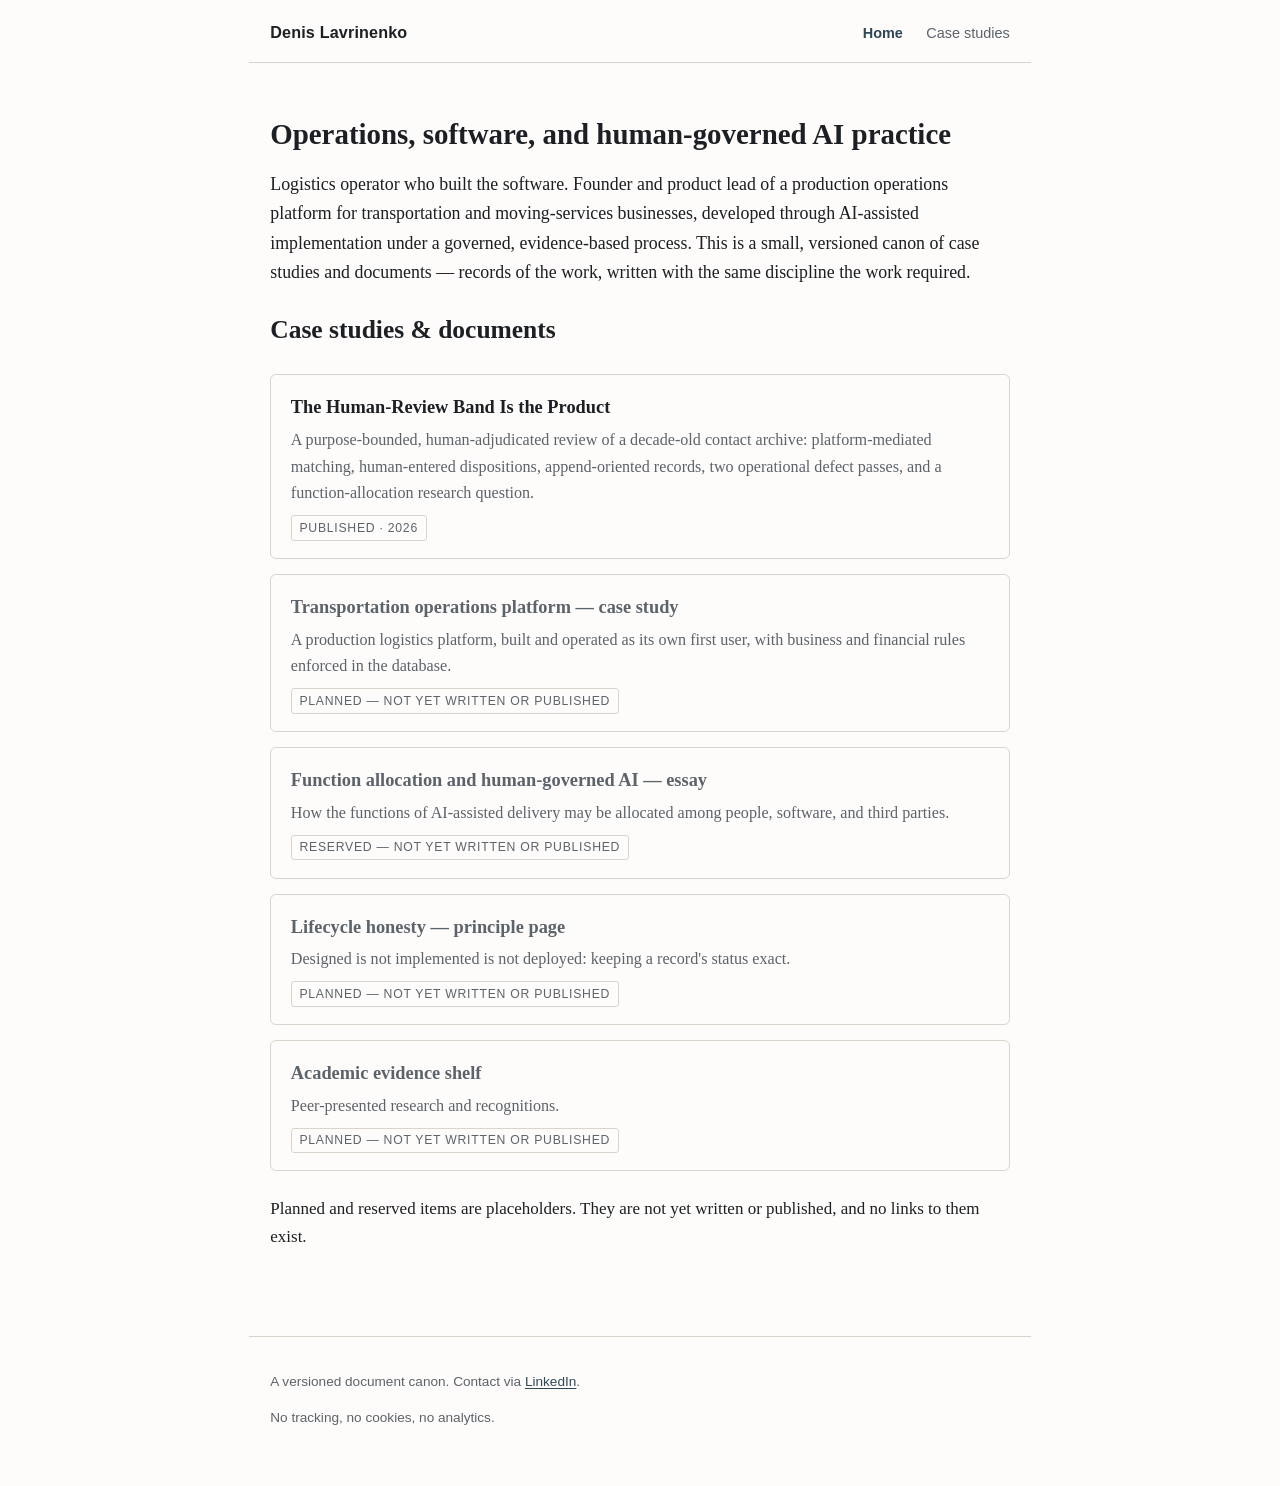
==== index.html @ bc15a8f2 "Link LinkedIn contact reference" ====
<!doctype html>
<html lang="en">
<head>
<meta charset="utf-8" />
<meta name="viewport" content="width=device-width, initial-scale=1" />
<title>Denis Lavrinenko — Operations, Software, and Human-Governed AI Practice</title>
<meta name="description" content="Logistics operator who built the software: founder and product lead, AI-assisted product development, evidence-based and human-governed delivery. A small canon of case studies and documents." />
<meta name="author" content="Denis Lavrinenko" />
<meta name="robots" content="index, follow" />
<link rel="canonical" href="https://sandiegorussian.github.io/public-canon/" />
<meta property="og:type" content="website" />
<meta property="og:site_name" content="Denis Lavrinenko — Public Canon" />
<meta property="og:title" content="Denis Lavrinenko — Operations, Software, and Human-Governed AI Practice" />
<meta property="og:description" content="Logistics operator who built the software: founder and product lead, AI-assisted product development, evidence-based and human-governed delivery. A small canon of case studies and documents." />
<meta property="og:url" content="https://sandiegorussian.github.io/public-canon/" />
<meta name="twitter:card" content="summary" />
<link rel="stylesheet" href="assets/styles.css" />
</head>
<body>
<header class="site-header">
  <a class="site-name" href="index.html">Denis Lavrinenko</a>
  <nav class="site-nav" aria-label="Primary">
    <a href="index.html" aria-current="page">Home</a>
    <a href="#canon">Case studies</a>
  </nav>
</header>
<main>
  <section class="identity">
    <h1>Operations, software, and human-governed AI practice</h1>
    <p class="lede">Logistics operator who built the software. Founder and product lead of a production operations platform for transportation and moving-services businesses, developed through AI-assisted implementation under a governed, evidence-based process. This is a small, versioned canon of case studies and documents — records of the work, written with the same discipline the work required.</p>
  </section>

  <section id="canon" aria-labelledby="canon-h">
    <h2 id="canon-h">Case studies &amp; documents</h2>
    <ul class="canon-list">
      <li>
        <p class="item-title"><a href="case-studies/human-review-band/index.html">The Human-Review Band Is the Product</a></p>
        <p class="item-desc">A purpose-bounded, human-adjudicated review of a decade-old contact archive: platform-mediated matching, human-entered dispositions, append-oriented records, two operational defect passes, and a function-allocation research question.</p>
        <span class="status-tag">Published · 2026</span>
      </li>
      <li class="planned">
        <p class="item-title">Transportation operations platform — case study</p>
        <p class="item-desc">A production logistics platform, built and operated as its own first user, with business and financial rules enforced in the database.</p>
        <span class="status-tag">Planned — not yet written or published</span>
      </li>
      <li class="planned">
        <p class="item-title">Function allocation and human-governed AI — essay</p>
        <p class="item-desc">How the functions of AI-assisted delivery may be allocated among people, software, and third parties.</p>
        <span class="status-tag">Reserved — not yet written or published</span>
      </li>
      <li class="planned">
        <p class="item-title">Lifecycle honesty — principle page</p>
        <p class="item-desc">Designed is not implemented is not deployed: keeping a record's status exact.</p>
        <span class="status-tag">Planned — not yet written or published</span>
      </li>
      <li class="planned">
        <p class="item-title">Academic evidence shelf</p>
        <p class="item-desc">Peer-presented research and recognitions.</p>
        <span class="status-tag">Planned — not yet written or published</span>
      </li>
    </ul>
    <p class="item-desc">Planned and reserved items are placeholders. They are not yet written or published, and no links to them exist.</p>
  </section>
</main>
<footer class="site-footer">
  <p>A versioned document canon. Contact via <a href="https://www.linkedin.com/in/sandiegorussian/">LinkedIn</a>.</p>
  <p class="noprint">No tracking, no cookies, no analytics.</p>
</footer>
</body>
</html>
---- assets/styles.css ----
/* Canon prototype stylesheet — calm, documentary, evidence-first.
   No external requests: system fonts only. No JS required anywhere. */

:root {
  --bg: #fdfcfa;
  --ink: #1c1f23;
  --muted: #5c636b;
  --accent: #2f4858;
  --accent-soft: #eef2f4;
  --rule: #d9d5cd;
  --banner-bg: #f6efdf;
  --banner-ink: #6b5518;
  --maxw: 46rem;
}

@media (prefers-color-scheme: dark) {
  :root {
    --bg: #15171a;
    --ink: #e7e4de;
    --muted: #9aa1a9;
    --accent: #a3bccb;
    --accent-soft: #1f272c;
    --rule: #33383d;
    --banner-bg: #2a2417;
    --banner-ink: #d8bf7f;
  }
}

* { box-sizing: border-box; }

html { font-size: 17px; }

body {
  margin: 0;
  background: var(--bg);
  color: var(--ink);
  font-family: Charter, Georgia, Cambria, "Times New Roman", serif;
  line-height: 1.65;
  -webkit-font-smoothing: antialiased;
}

/* ---------- draft banner ---------- */
.draft-banner {
  background: var(--banner-bg);
  color: var(--banner-ink);
  text-align: center;
  font-family: -apple-system, "Helvetica Neue", Arial, sans-serif;
  font-size: 0.8rem;
  letter-spacing: 0.08em;
  text-transform: uppercase;
  padding: 0.45rem 1rem;
  border-bottom: 1px solid var(--rule);
}

/* ---------- header / nav ---------- */
.site-header {
  max-width: var(--maxw);
  margin: 0 auto;
  padding: 1.1rem 1.25rem 0.9rem;
  display: flex;
  justify-content: space-between;
  align-items: baseline;
  gap: 1rem;
  border-bottom: 1px solid var(--rule);
  font-family: -apple-system, "Helvetica Neue", Arial, sans-serif;
}
.site-name {
  font-size: 0.95rem;
  font-weight: 600;
  letter-spacing: 0.01em;
  color: var(--ink);
  text-decoration: none;
}
.site-nav a {
  color: var(--muted);
  text-decoration: none;
  font-size: 0.85rem;
  margin-left: 1.1rem;
}
.site-nav a:hover, .site-nav a:focus { color: var(--accent); text-decoration: underline; }
.site-nav a[aria-current="page"] { color: var(--accent); font-weight: 600; }

a { color: var(--accent); text-underline-offset: 2px; }
a:focus-visible { outline: 2px solid var(--accent); outline-offset: 2px; }

/* ---------- article ---------- */
main {
  max-width: var(--maxw);
  margin: 0 auto;
  padding: 1.5rem 1.25rem 4rem;
}

article h1 {
  font-size: 1.9rem;
  line-height: 1.2;
  margin: 1.2rem 0 0.4rem;
  letter-spacing: -0.01em;
}

p.subtitle {
  font-size: 1.08rem;
  font-style: italic;
  color: var(--muted);
  margin: 0.2rem 0 0.1rem;
}

p.docmeta {
  font-family: -apple-system, "Helvetica Neue", Arial, sans-serif;
  font-style: normal;
  font-size: 0.8rem;
  letter-spacing: 0.05em;
  text-transform: uppercase;
  color: var(--muted);
  margin: 0.5rem 0 0;
  padding-bottom: 1.1rem;
  border-bottom: 1px solid var(--rule);
}

article h2 {
  font-size: 1.22rem;
  line-height: 1.3;
  margin: 2.2rem 0 0.6rem;
  letter-spacing: -0.005em;
}

article p { margin: 0 0 1rem; }

article blockquote {
  margin: 1.4rem 0;
  padding: 0.8rem 1.1rem;
  border-left: 3px solid var(--accent);
  background: var(--accent-soft);
  border-radius: 0 4px 4px 0;
}
article blockquote p { margin: 0 0 0.5rem; }
article blockquote p:last-child { margin-bottom: 0; }

/* ---------- figure ---------- */
figure.arch {
  margin: 2rem 0;
  padding: 1rem 0 0;
  border-top: 1px solid var(--rule);
  border-bottom: 1px solid var(--rule);
}
/* The diagram is embedded via <img>; size the img (not an inline <svg>).
   The SVG is a tall, narrow vertical layout so labels stay legible on a phone:
   at a capped width its 15-unit text renders well above the 4.5-5px failure. */
figure.arch img {
  display: block;
  width: 100%;
  max-width: 360px;
  height: auto;
  margin: 0 auto;
}
figure.arch figcaption {
  font-family: -apple-system, "Helvetica Neue", Arial, sans-serif;
  font-size: 0.83rem;
  color: var(--muted);
  padding: 0.7rem 0 1rem;
  line-height: 1.5;
}

/* ---------- canon index ---------- */
.identity h1 { font-size: 1.7rem; margin: 1.6rem 0 0.6rem; line-height: 1.25; }
.identity p.lede { font-size: 1.05rem; color: var(--ink); }
.canon-list { list-style: none; padding: 0; margin: 1.4rem 0; }
.canon-list li {
  border: 1px solid var(--rule);
  border-radius: 6px;
  padding: 1rem 1.15rem;
  margin-bottom: 0.9rem;
}
.canon-list .item-title { font-size: 1.08rem; font-weight: 600; margin: 0 0 0.25rem; }
.canon-list .item-title a { text-decoration: none; color: var(--ink); }
.canon-list .item-title a:hover, .canon-list .item-title a:focus { color: var(--accent); text-decoration: underline; }
.canon-list .item-desc { margin: 0 0 0.35rem; font-size: 0.95rem; color: var(--muted); }
.status-tag {
  display: inline-block;
  font-family: -apple-system, "Helvetica Neue", Arial, sans-serif;
  font-size: 0.72rem;
  letter-spacing: 0.06em;
  text-transform: uppercase;
  color: var(--muted);
  border: 1px solid var(--rule);
  border-radius: 3px;
  padding: 0.1rem 0.45rem;
}
.status-tag.candidate { color: var(--banner-ink); border-color: var(--banner-ink); }
/* Planned/reserved cards are subordinate via muted title + status tag,
   NOT via opacity — opacity would drop text below the 4.5:1 contrast floor. */
li.planned .item-title { color: var(--muted); font-weight: 600; }

/* ---------- footer ---------- */
.site-footer {
  max-width: var(--maxw);
  margin: 0 auto;
  padding: 1.2rem 1.25rem 2.5rem;
  border-top: 1px solid var(--rule);
  font-family: -apple-system, "Helvetica Neue", Arial, sans-serif;
  font-size: 0.8rem;
  color: var(--muted);
}

/* ---------- small screens ---------- */
@media (max-width: 480px) {
  html { font-size: 16px; }
  article h1 { font-size: 1.55rem; }
  .site-header { flex-direction: column; gap: 0.25rem; }
  .site-nav a { margin-left: 0; margin-right: 1rem; }
}

/* ---------- print / PDF ---------- */
@media print {
  :root { --bg: #ffffff; --ink: #000000; --muted: #333333; --accent: #000000;
          --accent-soft: #f2f2f2; --rule: #999999; }
  .draft-banner { background: none; color: #000; border: 1px solid #000; }
  .site-header, .site-nav, .site-footer .noprint { display: none; }
  body { font-size: 11pt; line-height: 1.5; }
  main { max-width: none; padding: 0; }
  article h2 { break-after: avoid; }
  article blockquote, figure.arch { break-inside: avoid; }
  a { color: #000; text-decoration: none; }
  @page {
    margin: 22mm 18mm;
    @bottom-center { content: counter(page); }
  }
}
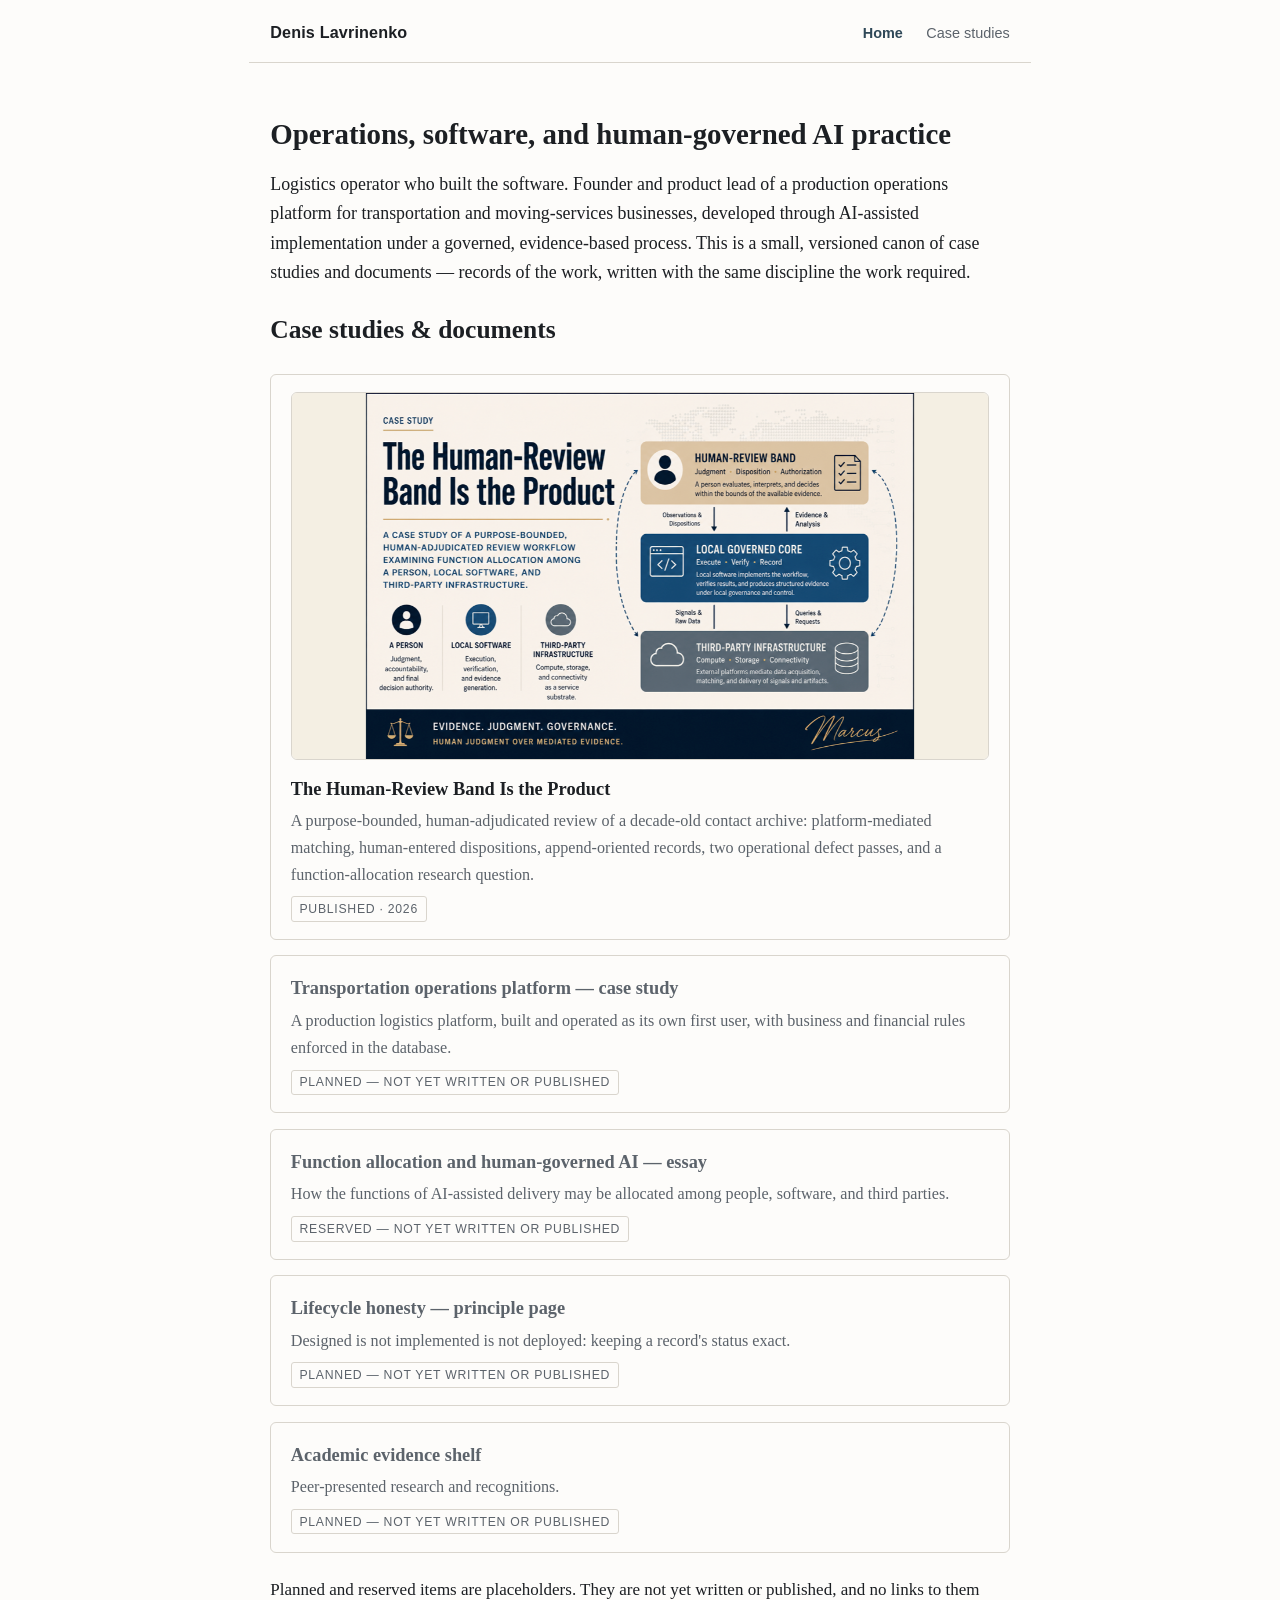
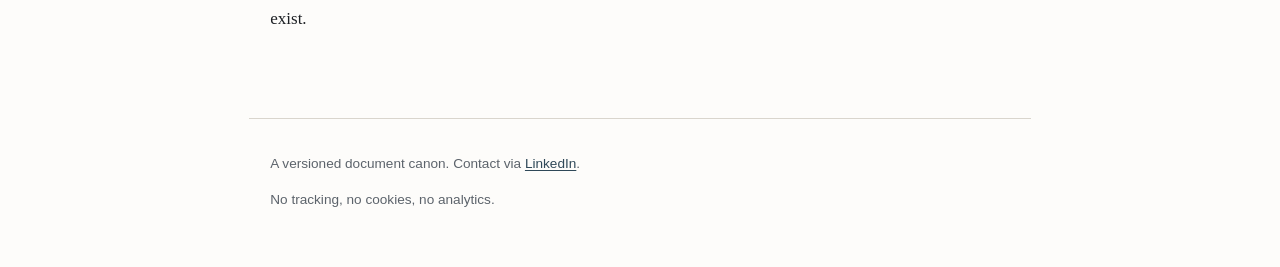
==== commit f969738b: "Add canonical artwork and social preview for Article 1" ====
--- a/index.html
+++ b/index.html
@@ -13,7 +13,12 @@
 <meta property="og:title" content="Denis Lavrinenko — Operations, Software, and Human-Governed AI Practice" />
 <meta property="og:description" content="Logistics operator who built the software: founder and product lead, AI-assisted product development, evidence-based and human-governed delivery. A small canon of case studies and documents." />
 <meta property="og:url" content="https://sandiegorussian.github.io/public-canon/" />
-<meta name="twitter:card" content="summary" />
+<meta property="og:image" content="https://sandiegorussian.github.io/public-canon/assets/human-review-band-social.png" />
+<meta property="og:image:width" content="1200" />
+<meta property="og:image:height" content="630" />
+<meta property="og:image:alt" content="Canonical artwork for The Human-Review Band Is the Product: a human-review band above a local governed core and third-party infrastructure." />
+<meta name="twitter:card" content="summary_large_image" />
+<meta name="twitter:image" content="https://sandiegorussian.github.io/public-canon/assets/human-review-band-social.png" />
 <link rel="stylesheet" href="assets/styles.css" />
 </head>
 <body>
@@ -34,6 +39,7 @@
     <h2 id="canon-h">Case studies &amp; documents</h2>
     <ul class="canon-list">
       <li>
+        <a class="card-thumb" href="case-studies/human-review-band/index.html"><img src="assets/human-review-band-social.png" width="1200" height="630" alt="The Human-Review Band Is the Product — canonical artwork" loading="lazy" /></a>
         <p class="item-title"><a href="case-studies/human-review-band/index.html">The Human-Review Band Is the Product</a></p>
         <p class="item-desc">A purpose-bounded, human-adjudicated review of a decade-old contact archive: platform-mediated matching, human-entered dispositions, append-oriented records, two operational defect passes, and a function-allocation research question.</p>
         <span class="status-tag">Published · 2026</span>
@@ -63,7 +69,7 @@
   </section>
 </main>
 <footer class="site-footer">
-  <p>A versioned document canon. Contact via <a href="https://www.linkedin.com/in/sandiegorussian/">LinkedIn</a>.</p>
+  <p>A versioned document canon. Contact via <a href="https://www.linkedin.com/in/sandiegorussian/" target="_blank" rel="noopener">LinkedIn</a>.</p>
   <p class="noprint">No tracking, no cookies, no analytics.</p>
 </footer>
 </body>
--- a/assets/styles.css
+++ b/assets/styles.css
@@ -158,6 +158,32 @@
   color: var(--muted);
   padding: 0.7rem 0 1rem;
   line-height: 1.5;
+}
+
+/* ---------- lead artwork (article hero) ---------- */
+figure.lead-art { margin: 1.5rem 0 2.2rem; }
+figure.lead-art img {
+  display: block;
+  width: 100%;
+  height: auto;
+  border: 1px solid var(--rule);
+  border-radius: 6px;
+}
+
+/* ---------- homepage card thumbnail ---------- */
+.canon-list .card-thumb { display: block; margin: 0 0 0.8rem; }
+.canon-list .card-thumb img {
+  display: block;
+  width: 100%;
+  height: auto;
+  border: 1px solid var(--rule);
+  border-radius: 6px;
+}
+
+@media print {
+  figure.lead-art { break-inside: avoid; }
+  figure.lead-art img { max-width: 100%; max-height: 11cm; width: auto; margin: 0 auto; }
+  .canon-list .card-thumb { display: none; }
 }
 
 /* ---------- canon index ---------- */
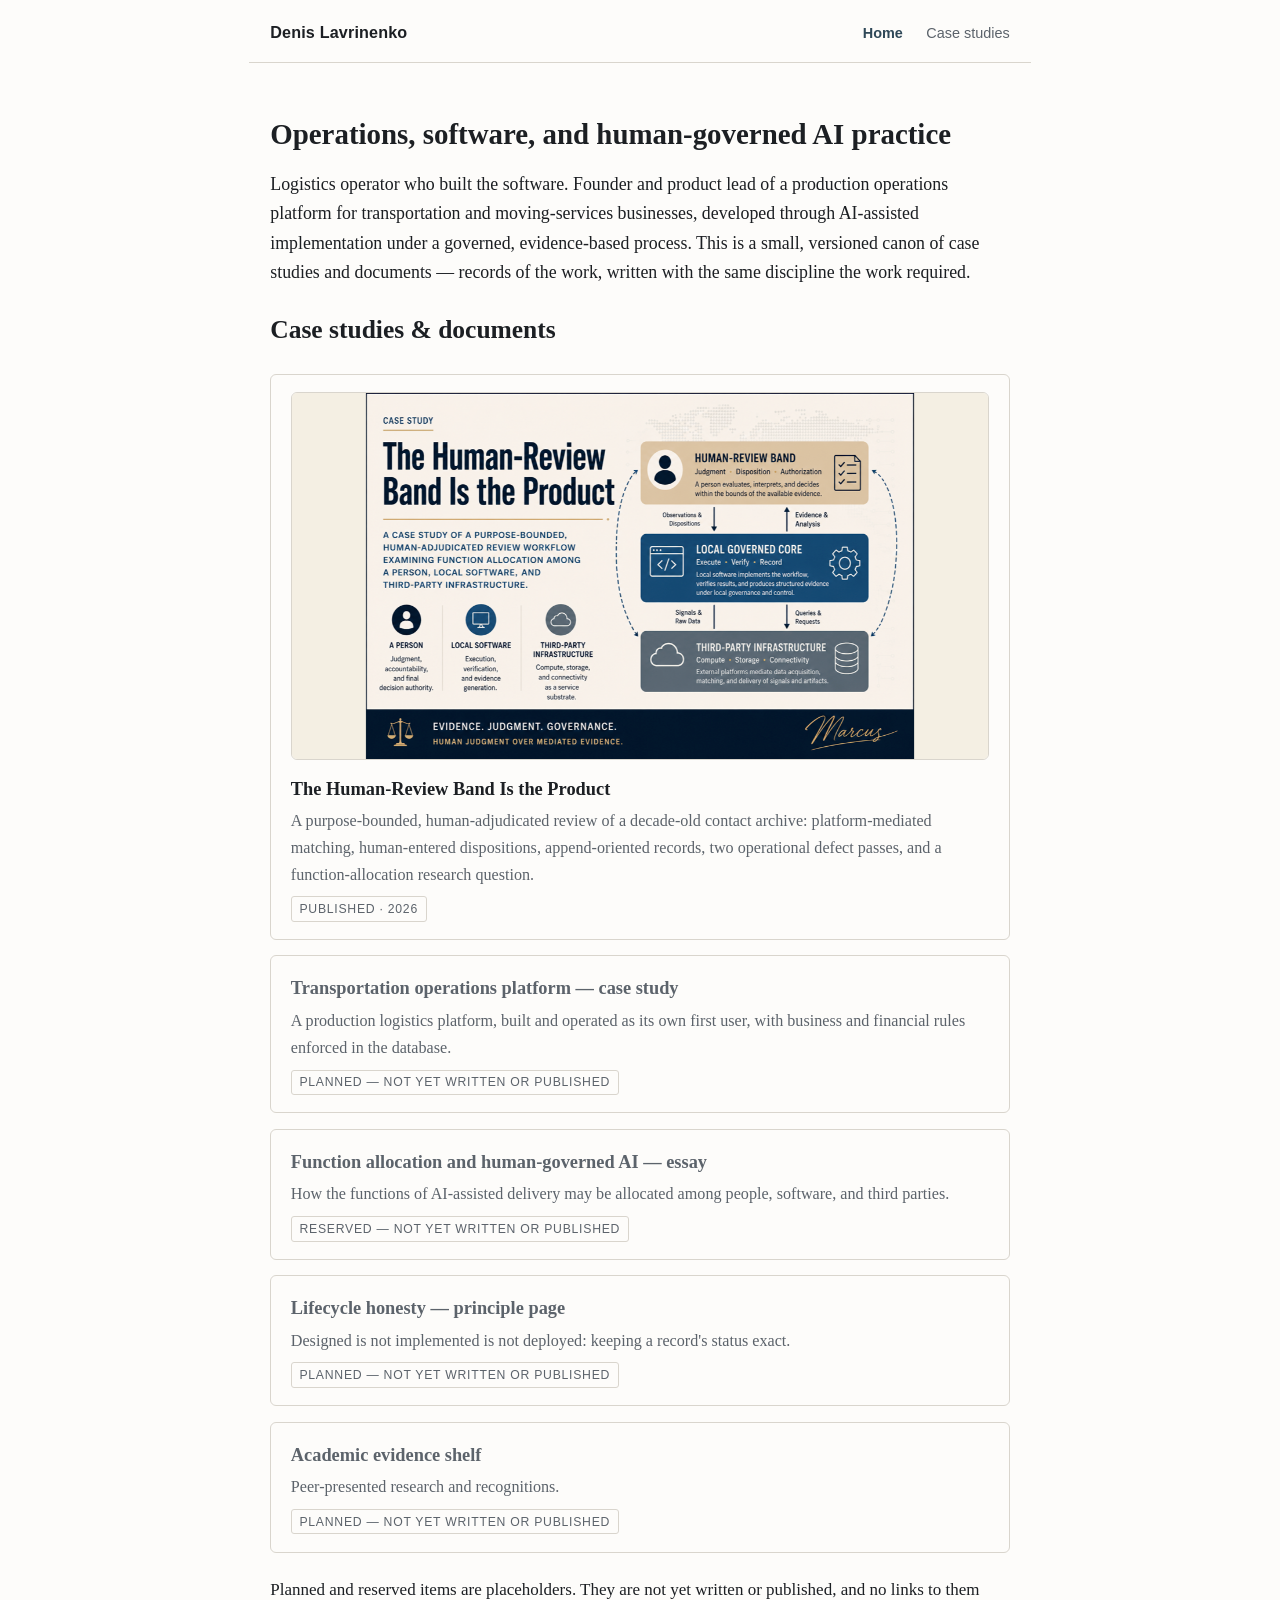
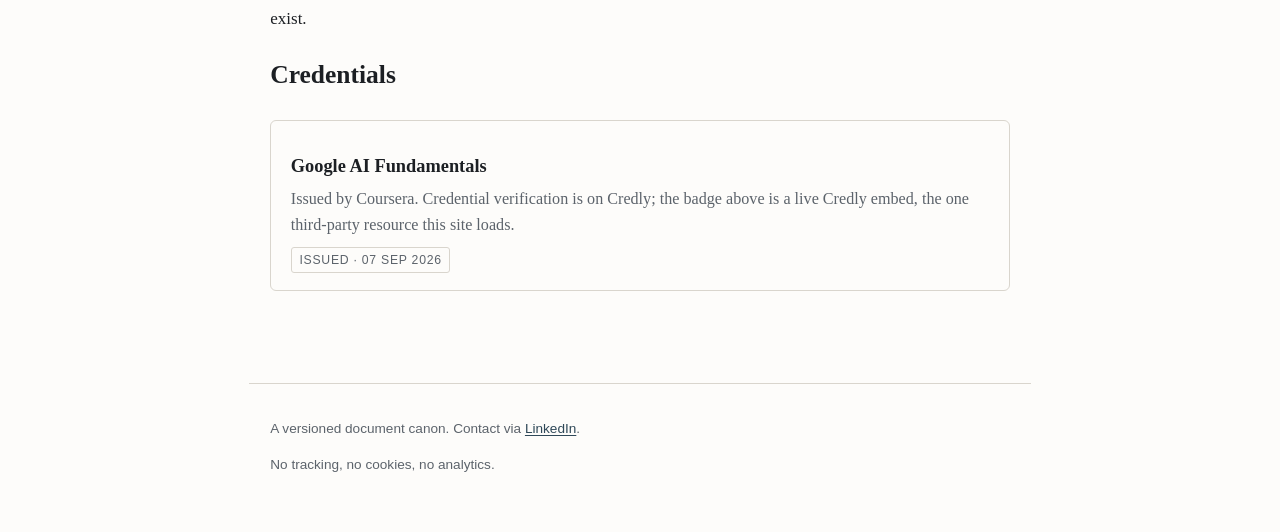
==== commit 715f35e1: "Add Google AI Fundamentals Credly badge to homepage credentials Adds a Credentials section to index." ====
--- a/index.html
+++ b/index.html
@@ -67,6 +67,21 @@
     </ul>
     <p class="item-desc">Planned and reserved items are placeholders. They are not yet written or published, and no links to them exist.</p>
   </section>
+
+  <section id="credentials" aria-labelledby="credentials-h">
+    <h2 id="credentials-h">Credentials</h2>
+    <ul class="canon-list">
+      <li>
+        <div class="card-badge">
+          <div data-iframe-width="150" data-iframe-height="270" data-share-badge-id="998bb010-ea0f-4a34-8a7f-6d8a2817ee26" data-share-badge-host="https://www.credly.com"></div><script type="text/javascript" async src="//cdn.credly.com/assets/utilities/embed.js"></script>
+          <noscript><p class="item-desc">The live badge needs JavaScript; the verification link below works without it.</p></noscript>
+        </div>
+        <p class="item-title"><a href="https://www.credly.com/go/BvsZsJi8" target="_blank" rel="noopener">Google AI Fundamentals</a></p>
+        <p class="item-desc">Issued by Coursera. Credential verification is on Credly; the badge above is a live Credly embed, the one third-party resource this site loads.</p>
+        <span class="status-tag">Issued · 07 Sep 2026</span>
+      </li>
+    </ul>
+  </section>
 </main>
 <footer class="site-footer">
   <p>A versioned document canon. Contact via <a href="https://www.linkedin.com/in/sandiegorussian/" target="_blank" rel="noopener">LinkedIn</a>.</p>
--- a/assets/styles.css
+++ b/assets/styles.css
@@ -180,10 +180,14 @@
   border-radius: 6px;
 }
 
+/* ---------- homepage credential badge (live Credly embed) ---------- */
+.canon-list .card-badge { margin: 0 0 0.8rem; }
+.canon-list .card-badge iframe { display: block; max-width: 100%; }
+
 @media print {
   figure.lead-art { break-inside: avoid; }
   figure.lead-art img { max-width: 100%; max-height: 11cm; width: auto; margin: 0 auto; }
-  .canon-list .card-thumb { display: none; }
+  .canon-list .card-thumb, .canon-list .card-badge { display: none; }
 }
 
 /* ---------- canon index ---------- */
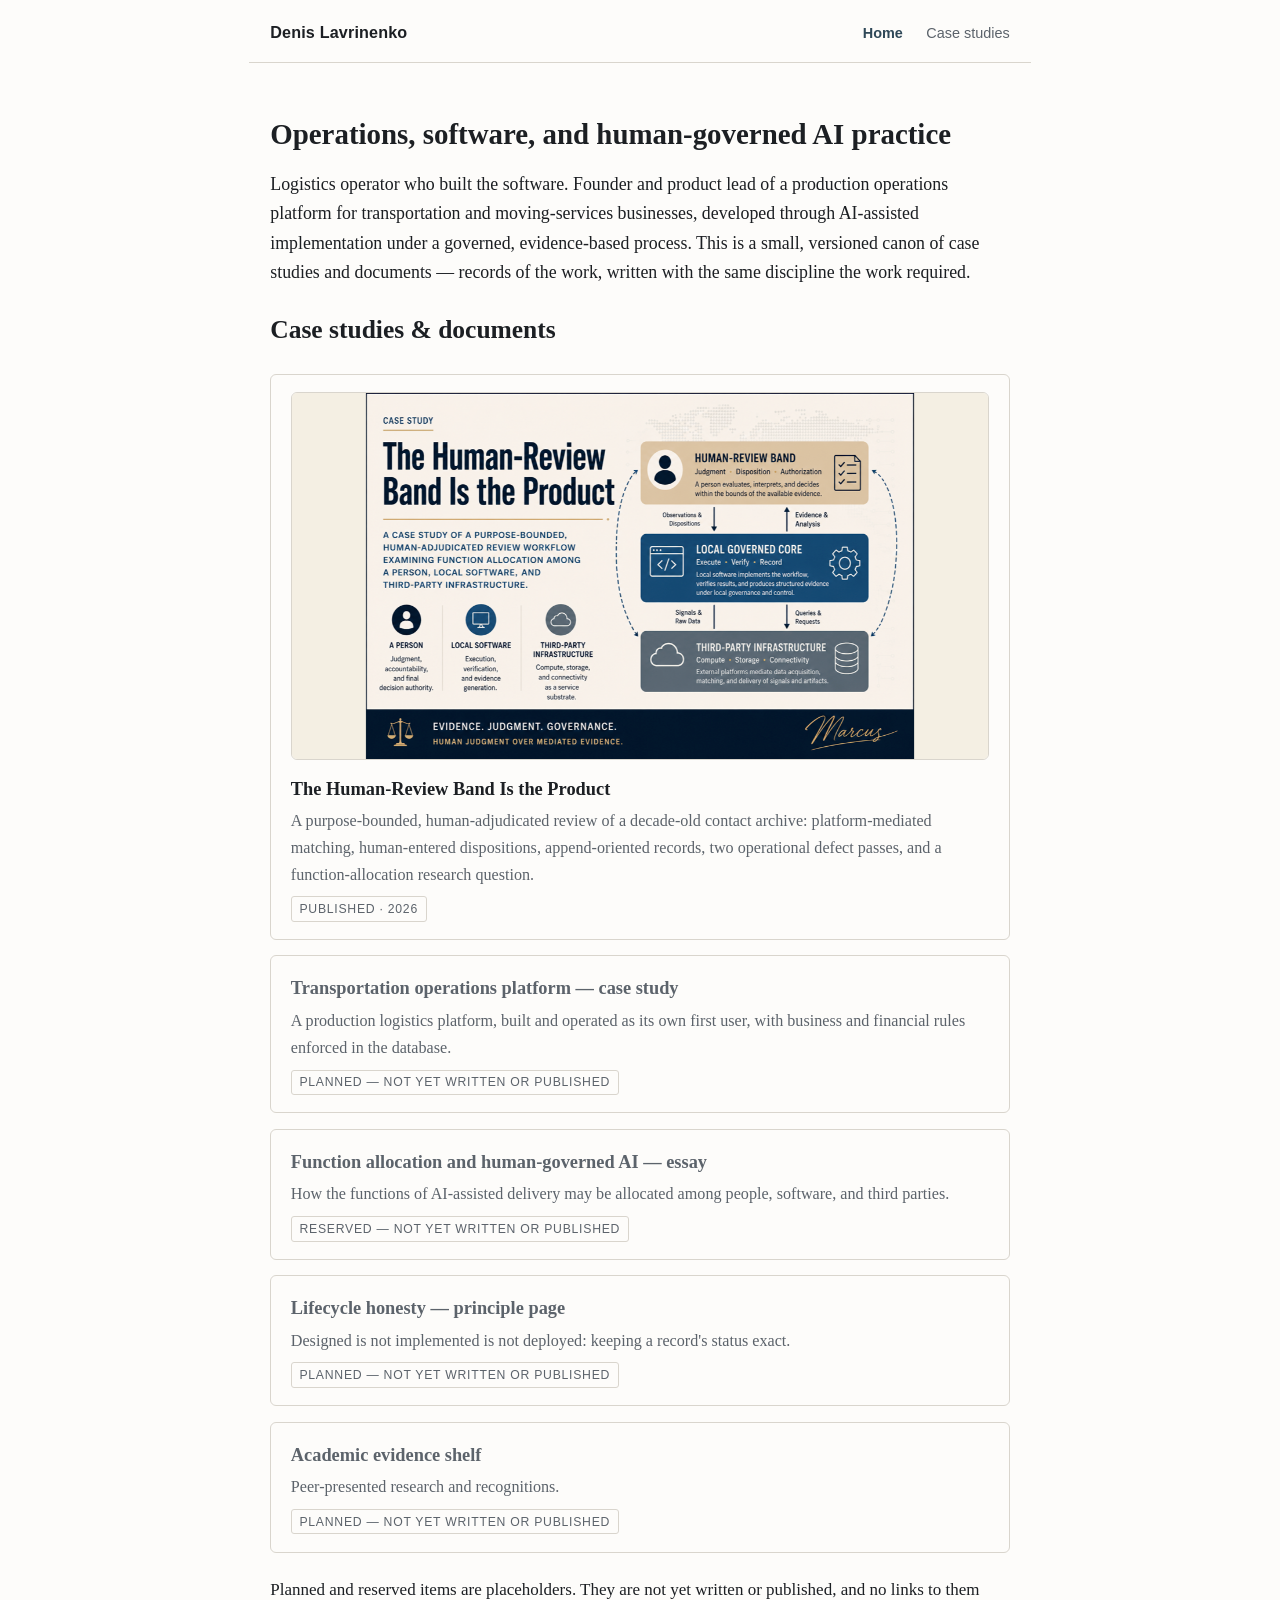
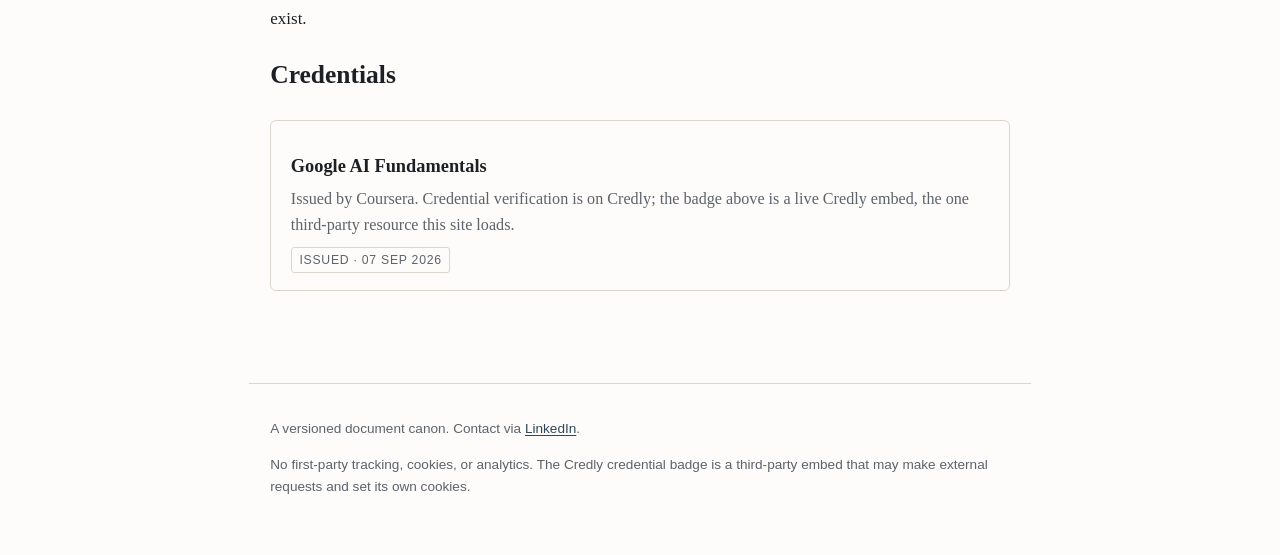
==== commit 580bafe9: "Disclose the Credly badge in footer and README privacy statements Replaces the homepage footer priva" ====
--- a/index.html
+++ b/index.html
@@ -85,7 +85,7 @@
 </main>
 <footer class="site-footer">
   <p>A versioned document canon. Contact via <a href="https://www.linkedin.com/in/sandiegorussian/" target="_blank" rel="noopener">LinkedIn</a>.</p>
-  <p class="noprint">No tracking, no cookies, no analytics.</p>
+  <p class="noprint">No first-party tracking, cookies, or analytics. The Credly credential badge is a third-party embed that may make external requests and set its own cookies.</p>
 </footer>
 </body>
 </html>
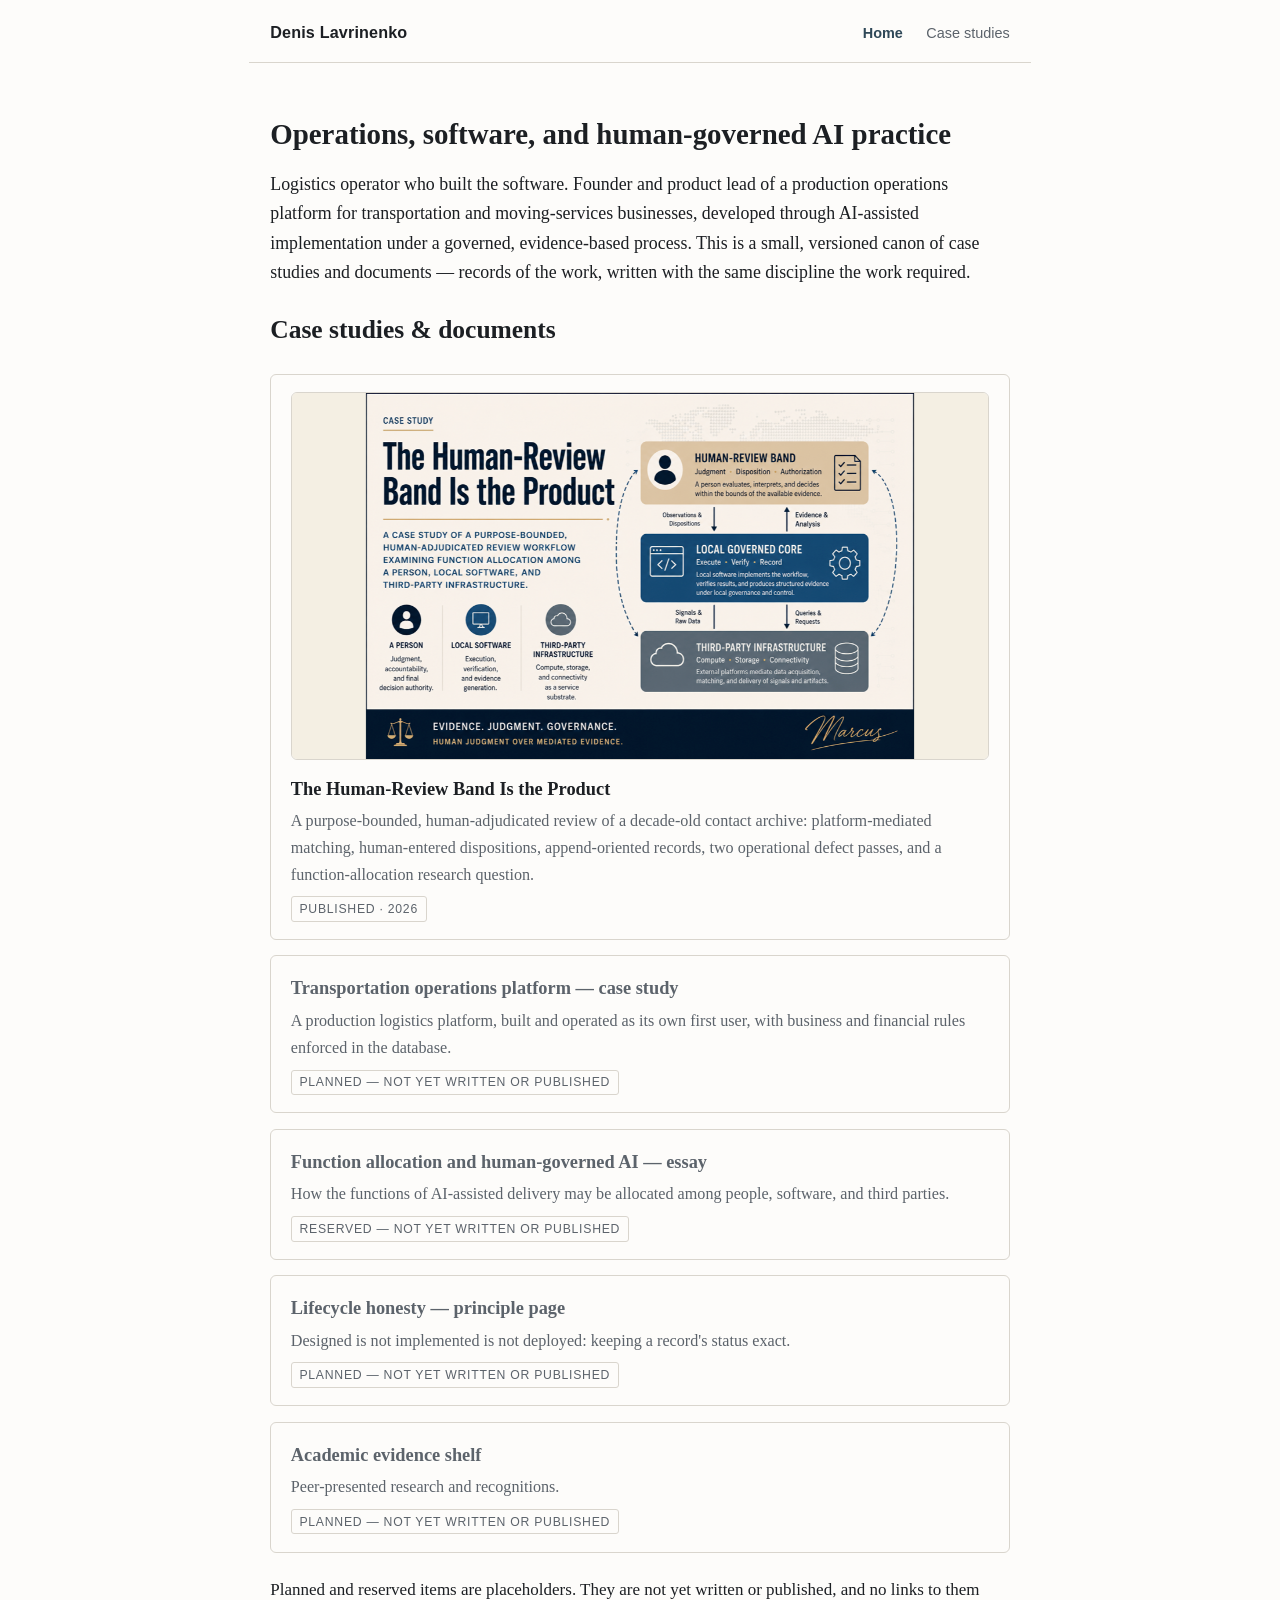
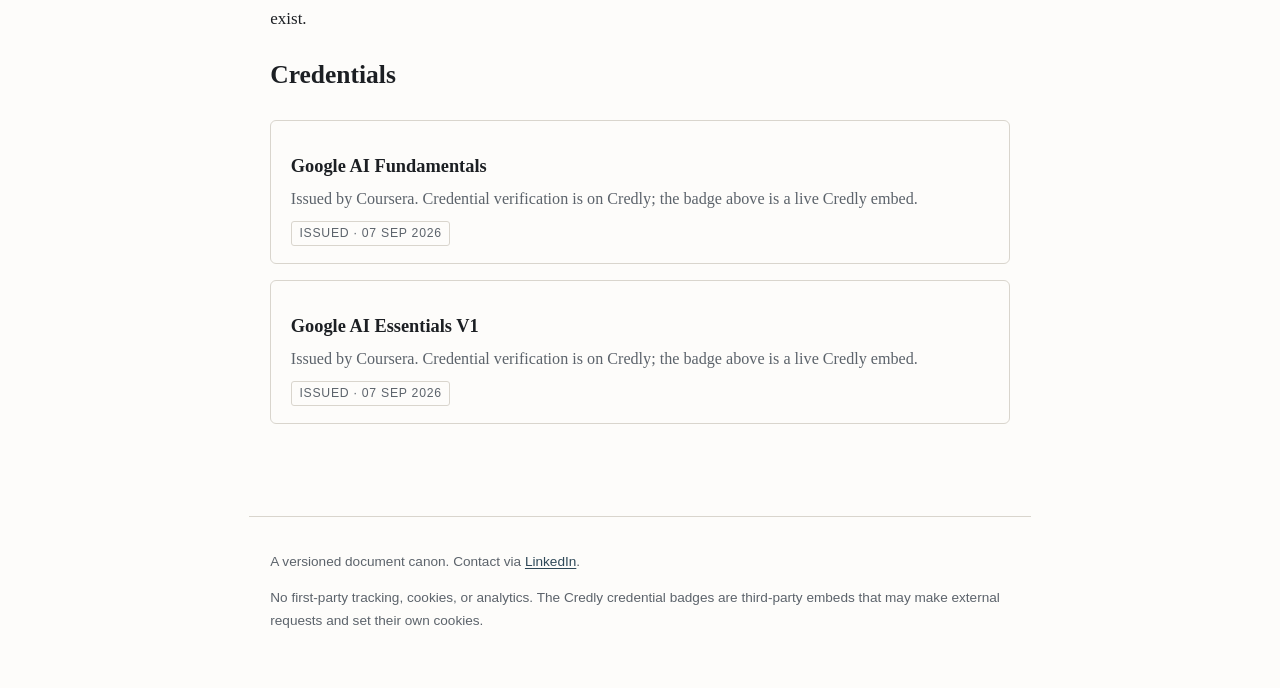
==== commit efe8f49c: "Add Google AI Essentials V1 Credly badge as second credential card Adds a second card to the Credent" ====
--- a/index.html
+++ b/index.html
@@ -73,11 +73,20 @@
     <ul class="canon-list">
       <li>
         <div class="card-badge">
-          <div data-iframe-width="150" data-iframe-height="270" data-share-badge-id="998bb010-ea0f-4a34-8a7f-6d8a2817ee26" data-share-badge-host="https://www.credly.com"></div><script type="text/javascript" async src="//cdn.credly.com/assets/utilities/embed.js"></script>
+          <div data-iframe-width="150" data-iframe-height="270" data-share-badge-id="998bb010-ea0f-4a34-8a7f-6d8a2817ee26" data-share-badge-host="https://www.credly.com"></div>
           <noscript><p class="item-desc">The live badge needs JavaScript; the verification link below works without it.</p></noscript>
         </div>
         <p class="item-title"><a href="https://www.credly.com/go/BvsZsJi8" target="_blank" rel="noopener">Google AI Fundamentals</a></p>
-        <p class="item-desc">Issued by Coursera. Credential verification is on Credly; the badge above is a live Credly embed, the one third-party resource this site loads.</p>
+        <p class="item-desc">Issued by Coursera. Credential verification is on Credly; the badge above is a live Credly embed.</p>
+        <span class="status-tag">Issued · 07 Sep 2026</span>
+      </li>
+      <li>
+        <div class="card-badge">
+          <div data-iframe-width="150" data-iframe-height="270" data-share-badge-id="b9423724-91fc-4b4f-ba8f-a429c0722ae7" data-share-badge-host="https://www.credly.com"></div><script type="text/javascript" async src="//cdn.credly.com/assets/utilities/embed.js"></script>
+          <noscript><p class="item-desc">The live badge needs JavaScript; the verification link below works without it.</p></noscript>
+        </div>
+        <p class="item-title"><a href="https://www.credly.com/go/rqqdHs0s" target="_blank" rel="noopener">Google AI Essentials V1</a></p>
+        <p class="item-desc">Issued by Coursera. Credential verification is on Credly; the badge above is a live Credly embed.</p>
         <span class="status-tag">Issued · 07 Sep 2026</span>
       </li>
     </ul>
@@ -85,7 +94,7 @@
 </main>
 <footer class="site-footer">
   <p>A versioned document canon. Contact via <a href="https://www.linkedin.com/in/sandiegorussian/" target="_blank" rel="noopener">LinkedIn</a>.</p>
-  <p class="noprint">No first-party tracking, cookies, or analytics. The Credly credential badge is a third-party embed that may make external requests and set its own cookies.</p>
+  <p class="noprint">No first-party tracking, cookies, or analytics. The Credly credential badges are third-party embeds that may make external requests and set their own cookies.</p>
 </footer>
 </body>
 </html>
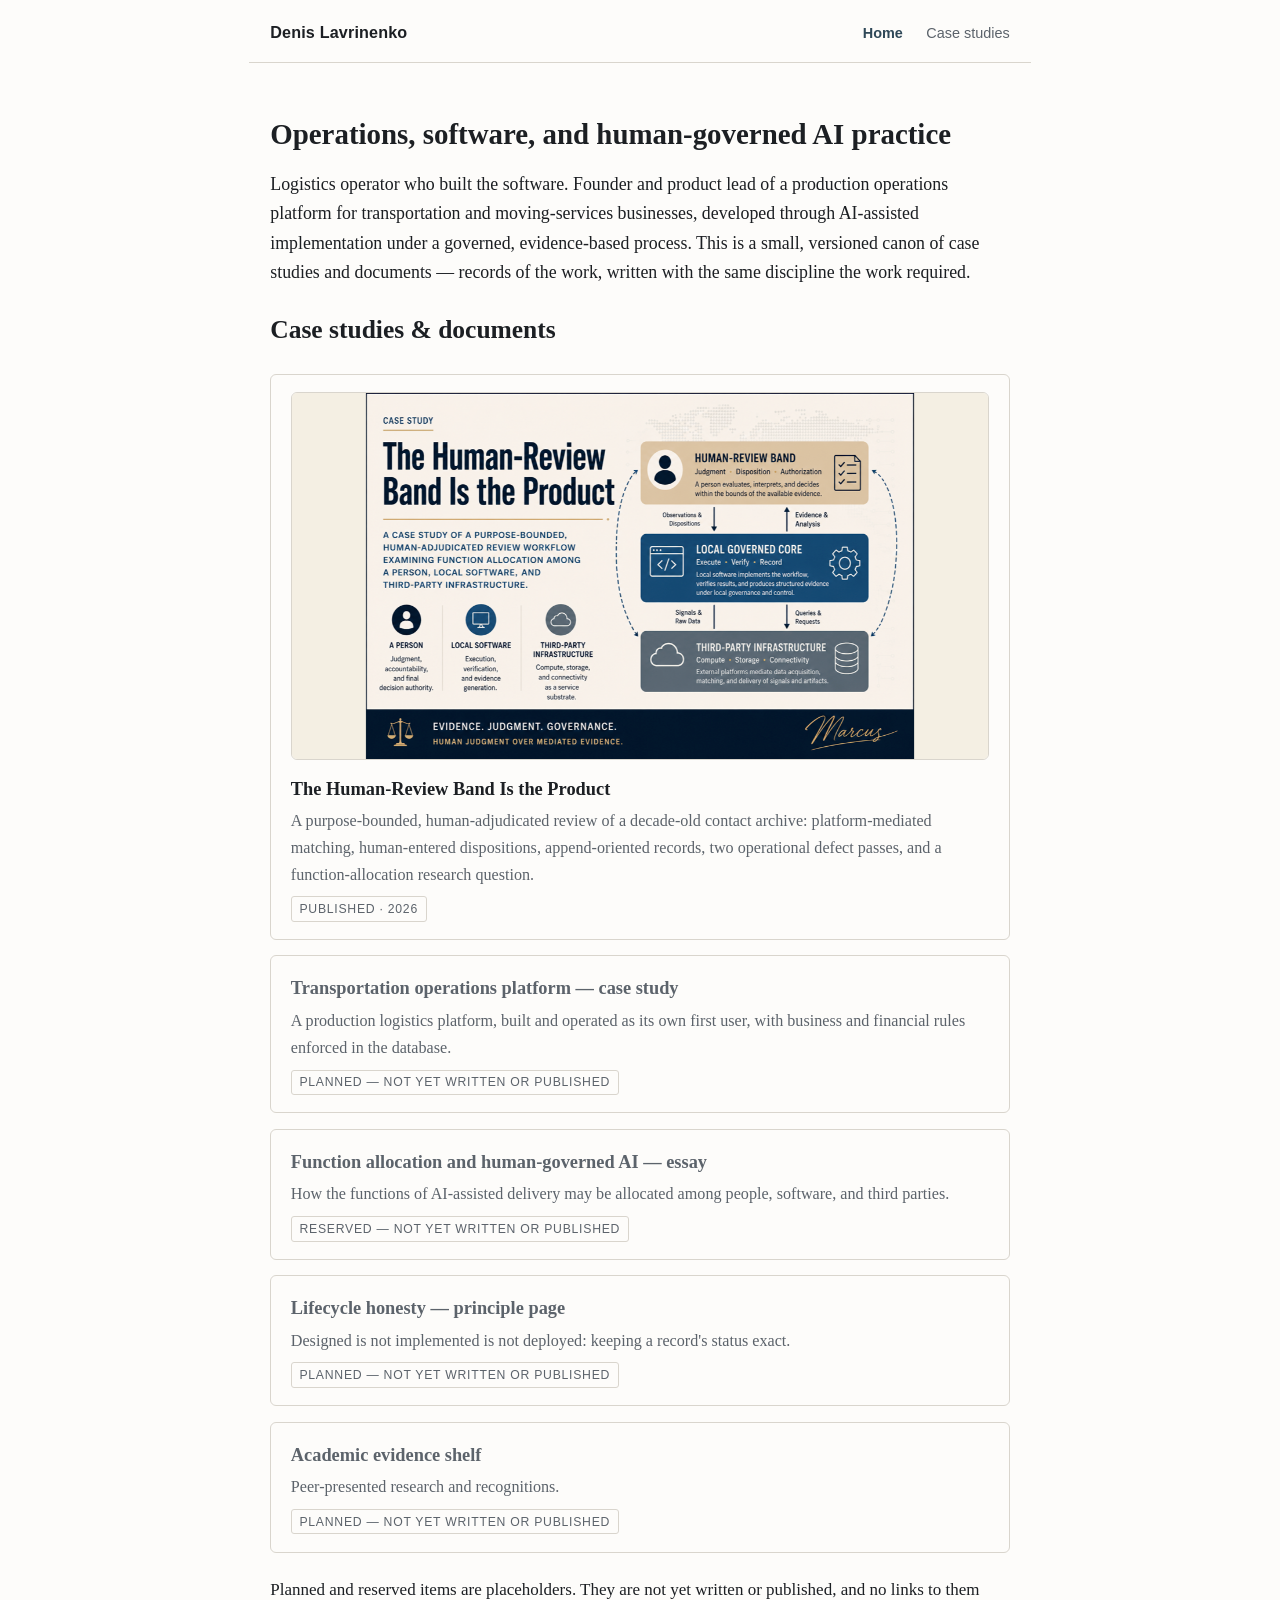
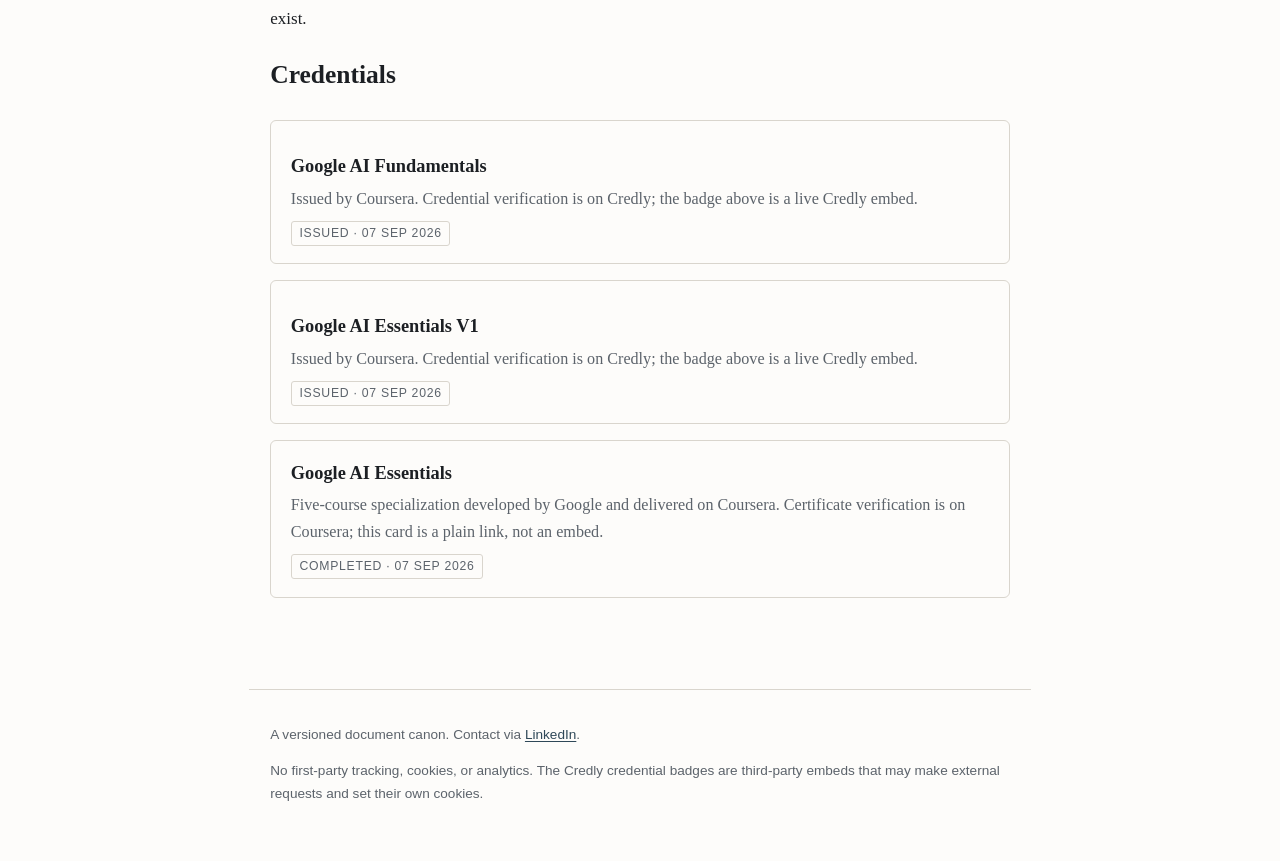
==== commit 6e7809dd: "Add Google AI Essentials specialization certificate as a linked credential card Adds a third card to" ====
--- a/index.html
+++ b/index.html
@@ -89,6 +89,11 @@
         <p class="item-desc">Issued by Coursera. Credential verification is on Credly; the badge above is a live Credly embed.</p>
         <span class="status-tag">Issued · 07 Sep 2026</span>
       </li>
+      <li>
+        <p class="item-title"><a href="https://coursera.org/verify/specialization/AJ8VFHW3DFUC" target="_blank" rel="noopener">Google AI Essentials</a></p>
+        <p class="item-desc">Five-course specialization developed by Google and delivered on Coursera. Certificate verification is on Coursera; this card is a plain link, not an embed.</p>
+        <span class="status-tag">Completed · 07 Sep 2026</span>
+      </li>
     </ul>
   </section>
 </main>
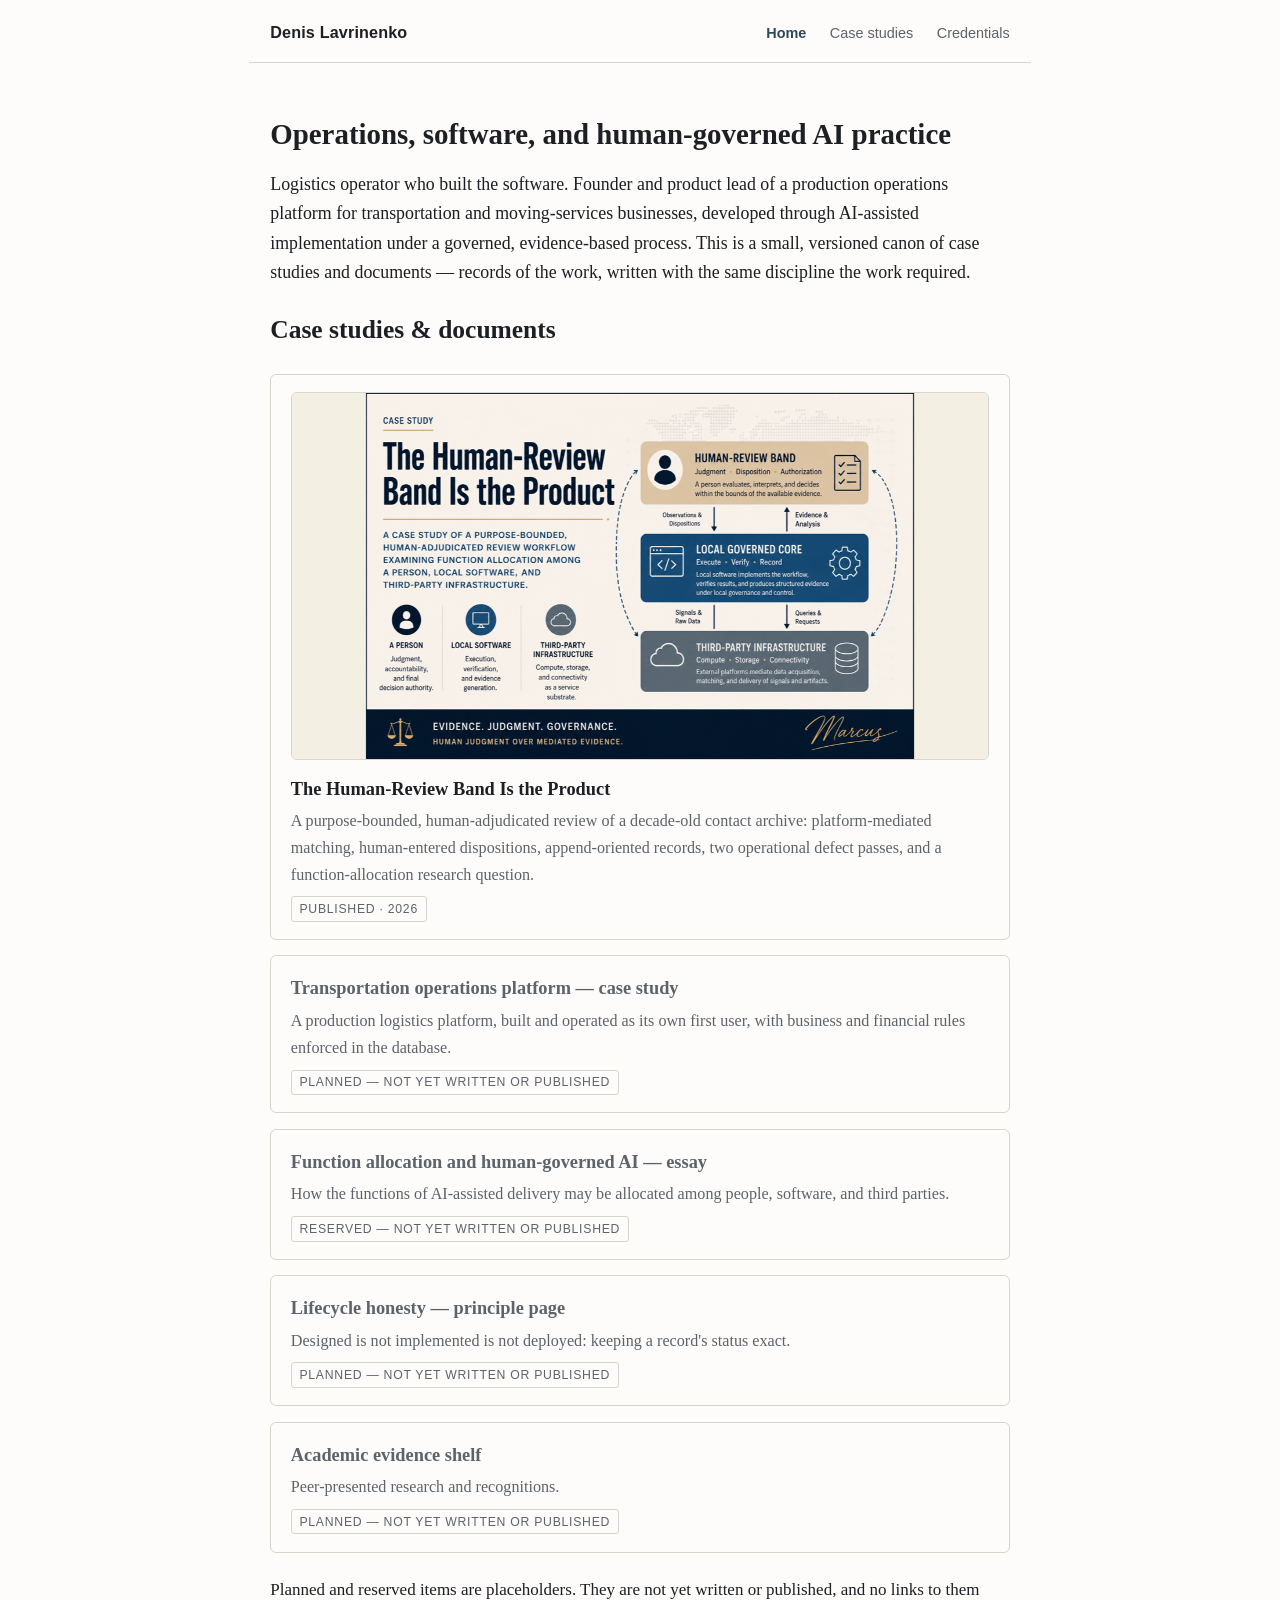
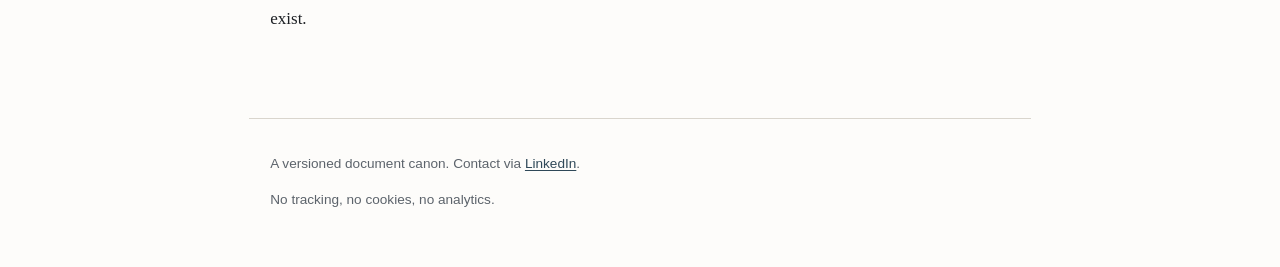
==== commit d446a766: "Move credentials to a dedicated Credentials page and add it to primary navigation Creates credential" ====
--- a/index.html
+++ b/index.html
@@ -27,6 +27,7 @@
   <nav class="site-nav" aria-label="Primary">
     <a href="index.html" aria-current="page">Home</a>
     <a href="#canon">Case studies</a>
+    <a href="credentials/index.html">Credentials</a>
   </nav>
 </header>
 <main>
@@ -67,39 +68,10 @@
     </ul>
     <p class="item-desc">Planned and reserved items are placeholders. They are not yet written or published, and no links to them exist.</p>
   </section>
-
-  <section id="credentials" aria-labelledby="credentials-h">
-    <h2 id="credentials-h">Credentials</h2>
-    <ul class="canon-list">
-      <li>
-        <div class="card-badge">
-          <div data-iframe-width="150" data-iframe-height="270" data-share-badge-id="998bb010-ea0f-4a34-8a7f-6d8a2817ee26" data-share-badge-host="https://www.credly.com"></div>
-          <noscript><p class="item-desc">The live badge needs JavaScript; the verification link below works without it.</p></noscript>
-        </div>
-        <p class="item-title"><a href="https://www.credly.com/go/BvsZsJi8" target="_blank" rel="noopener">Google AI Fundamentals</a></p>
-        <p class="item-desc">Issued by Coursera. Credential verification is on Credly; the badge above is a live Credly embed.</p>
-        <span class="status-tag">Issued · 07 Sep 2026</span>
-      </li>
-      <li>
-        <div class="card-badge">
-          <div data-iframe-width="150" data-iframe-height="270" data-share-badge-id="b9423724-91fc-4b4f-ba8f-a429c0722ae7" data-share-badge-host="https://www.credly.com"></div><script type="text/javascript" async src="//cdn.credly.com/assets/utilities/embed.js"></script>
-          <noscript><p class="item-desc">The live badge needs JavaScript; the verification link below works without it.</p></noscript>
-        </div>
-        <p class="item-title"><a href="https://www.credly.com/go/rqqdHs0s" target="_blank" rel="noopener">Google AI Essentials V1</a></p>
-        <p class="item-desc">Issued by Coursera. Credential verification is on Credly; the badge above is a live Credly embed.</p>
-        <span class="status-tag">Issued · 07 Sep 2026</span>
-      </li>
-      <li>
-        <p class="item-title"><a href="https://coursera.org/verify/specialization/AJ8VFHW3DFUC" target="_blank" rel="noopener">Google AI Essentials</a></p>
-        <p class="item-desc">Five-course specialization developed by Google and delivered on Coursera. Certificate verification is on Coursera; this card is a plain link, not an embed.</p>
-        <span class="status-tag">Completed · 07 Sep 2026</span>
-      </li>
-    </ul>
-  </section>
 </main>
 <footer class="site-footer">
   <p>A versioned document canon. Contact via <a href="https://www.linkedin.com/in/sandiegorussian/" target="_blank" rel="noopener">LinkedIn</a>.</p>
-  <p class="noprint">No first-party tracking, cookies, or analytics. The Credly credential badges are third-party embeds that may make external requests and set their own cookies.</p>
+  <p class="noprint">No tracking, no cookies, no analytics.</p>
 </footer>
 </body>
 </html>
